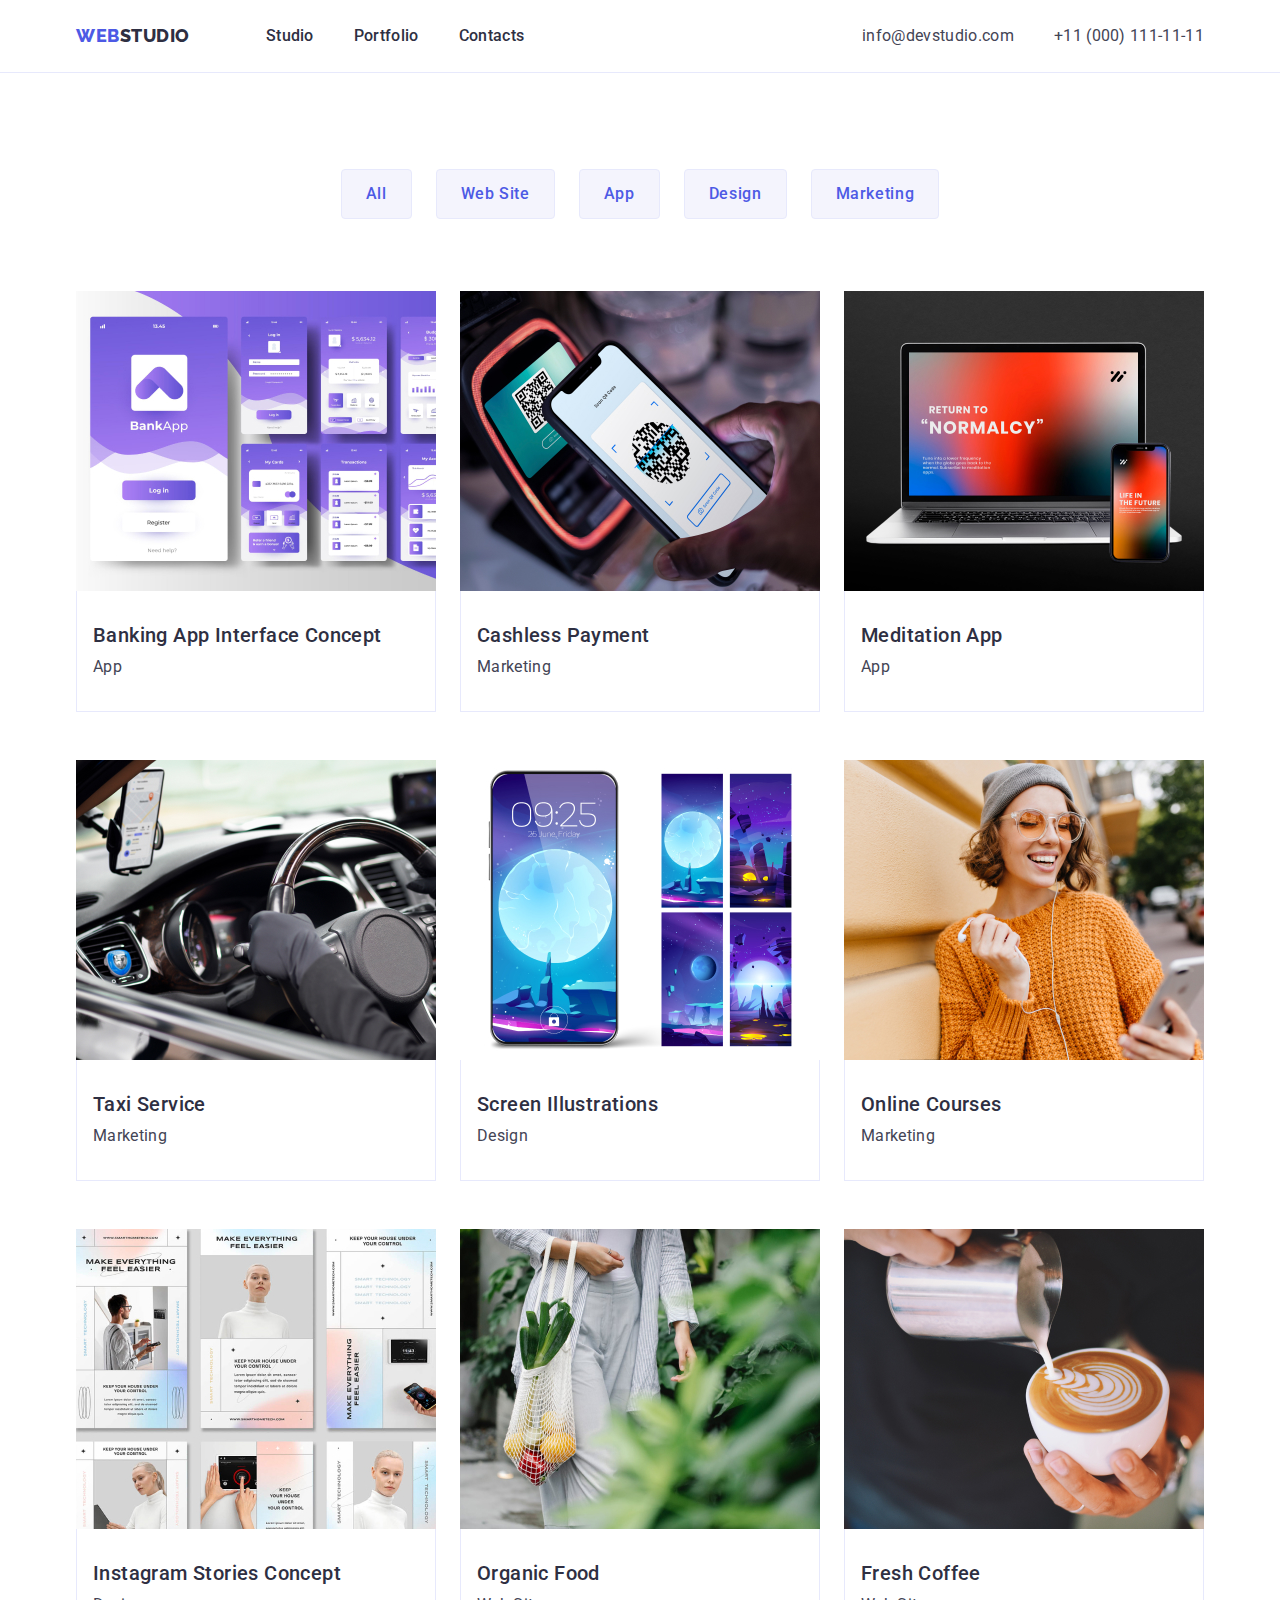
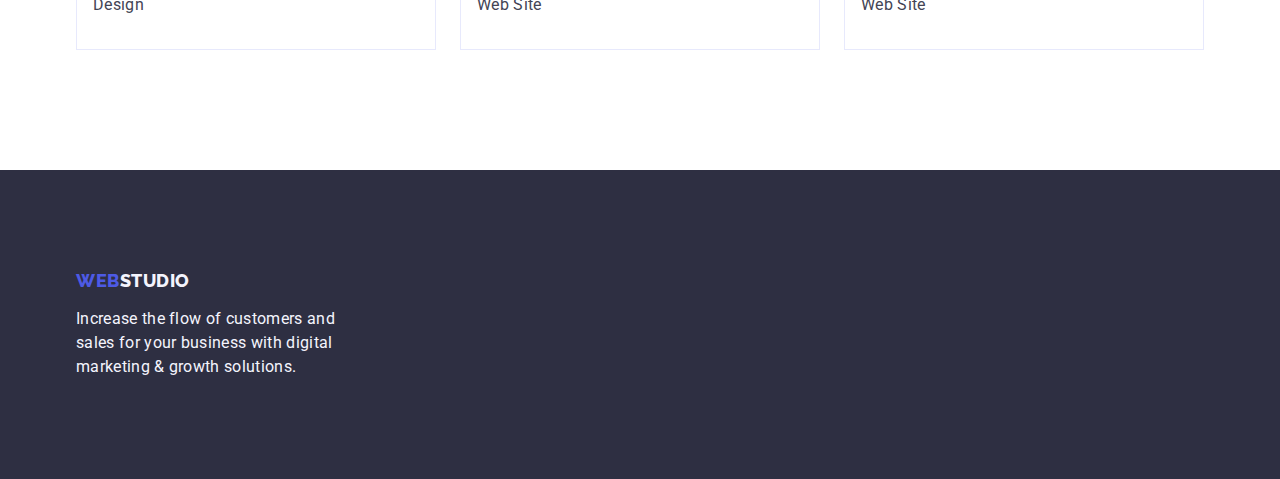
==== portfolio.html @ 8e101b20 "Initial commit" ====
<!DOCTYPE html>
<html lang="en">
<head>
    <meta charset="UTF-8">
    <meta http-equiv="X-UA-Compatible" content="IE=edge">
    <meta name="viewport" content="width=device-width, initial-scale=1.0">
    <title>Portfolio</title>
    <link rel="preconnect" href="https://fonts.googleapis.com">
    <link rel="preconnect" href="https://fonts.gstatic.com" crossorigin>
    <link href="https://fonts.googleapis.com/css2?family=Raleway:wght@800&family=Roboto:wght@400;500;700;900&display=swap" rel="stylesheet">

    <link rel="stylesheet" href="https://cdnjs.cloudflare.com/ajax/libs/modern-normalize/1.1.0/modern-normalize.min.css">

    <link rel="stylesheet" href="./css/styles.css">
</head>
<body>

    <!-- Page Header -->
    
    <header class="header">

        <div class="header-container container">
            <nav class="site-nav">
                <a href="./index.html" rel="noreferrer noopener" class="header-logo link">Web<span class="logo-studio">Studio</span></a>
                <ul class="site-nav-list list">
                    <li class="site-nav-item"><a href="./index.html" rel="noreferrer noopener" class="site-nav-link link">Studio</a></li>
                    <li class="site-nav-item"><a href="./portfolio.html" rel="noreferrer noopener" class="site-nav-link link">Portfolio</a></li>
                    <li class="site-nav-item"><a href="" rel="noreferrer noopener" class="site-nav-link link">Contacts</a></li>
                </ul>
            </nav>
            <address class="site-address">
                <ul class="site-address-list list">
                    <li class="site-address-item"><a href="mailto:info@devstudio.com" rel="noreferrer noopener" class="site-address-link link">info@devstudio.com</a></li>
                    <li class="site-address-item"><a href="tel:+110001111111" rel="noreferrer noopener" class="site-address-link link">+11 (000) 111-11-11</a></li>
                </ul>
            </address>
        </div>
    </header>

    <!-- Page Main -->

    <main>

        <section class="portfolio">
            <div class="container">
                <h1 class="visually-hidden">Portfolio</h1>
                <ul class="portfolio-nav list">
                    <li class="portfolio-nav-item"><button type="button" class="portfolio-button">All</button></li>
                    <li class="portfolio-nav-item"><button type="button" class="portfolio-button">Web Site</button></li>
                    <li class="portfolio-nav-item"><button type="button" class="portfolio-button">App</button></li>
                    <li class="portfolio-nav-item"><button type="button" class="portfolio-button">Design</button></li>
                    <li class="portfolio-nav-item"><button type="button" class="portfolio-button">Marketing</button></li>
                </ul>

                <ul class="portfolio-content list">
                    <li class="portfolio-content-item">
                        <a href="#" rel="noreferrer noopener" class="portfolio-link link">
                            <img src="./images/port1.jpg" alt="img" width="360" class="portfolio-image">
                            <div class="portfolio-card-content">
                                <h2 class="portfolio-title">Banking App Interface Concept</h2>
                                <p class="text">App</p>
                            </div>
                        </a>
                    </li>
                    <li class="portfolio-content-item">
                        <a href="#" rel="noreferrer noopener" class="portfolio-link link">
                            <img src="./images/port2.jpg" alt="img" width="360" class="portfolio-image">
                            <div class="portfolio-card-content">
                                <h2 class="portfolio-title">Cashless Payment</h2>
                                <p class="text">Marketing</p>
                            </div>
                        </a>
                    </li>
                    <li class="portfolio-content-item">
                        <a href="#" rel="noreferrer noopener" class="portfolio-link link">
                            <img src="./images/port3.jpg" alt="img" width="360" class="portfolio-image">
                            <div class="portfolio-card-content">
                                <h2 class="portfolio-title">Meditation App</h2>
                                <p class="text">App</p>
                            </div>
                        </a>
                    </li>
                    <li class="portfolio-content-item">
                        <a href="#" rel="noreferrer noopener" class="portfolio-link link">
                            <img src="./images/port4.jpg" alt="img" width="360" class="portfolio-image">
                            <div class="portfolio-card-content">
                                <h2 class="portfolio-title">Taxi Service</h2>
                                <p class="text">Marketing</p>
                            </div>
                        </a>
                    </li>
                    <li class="portfolio-content-item">
                        <a href="#" rel="noreferrer noopener" class="portfolio-link link">
                            <img src="./images/port5.jpg" alt="img" width="360" class="portfolio-image">
                            <div class="portfolio-card-content">
                                <h2 class="portfolio-title">Screen Illustrations</h2>
                                <p class="text">Design</p>
                            </div>
                        </a>
                    </li>
                    <li class="portfolio-content-item">
                        <a href="#" rel="noreferrer noopener" class="portfolio-link link">
                            <img src="./images/port6.jpg" alt="img" width="360" class="portfolio-image">
                            <div class="portfolio-card-content">
                                <h2 class="portfolio-title">Online Courses</h2>
                                <p class="text">Marketing</p>
                            </div>
                        </a>
                    </li>
                    <li class="portfolio-content-item">
                        <a href="#" rel="noreferrer noopener" class="portfolio-link link">
                            <img src="./images/port7.jpg" alt="img" width="360" class="portfolio-image">
                            <div class="portfolio-card-content">
                                <h2 class="portfolio-title">Instagram Stories Concept</h2>
                                <p class="text">Design</p>
                            </div>
                        </a>
                    </li>
                    <li class="portfolio-content-item">
                        <a href="#" rel="noreferrer noopener" class="portfolio-link link">
                            <img src="./images/port8.jpg" alt="img" width="360" class="portfolio-image">
                            <div class="portfolio-card-content">
                                <h2 class="portfolio-title">Organic Food</h2>
                                <p class="text">Web Site</p>
                            </div>
                        </a>
                    </li>
                    <li class="portfolio-content-item">
                        <a href="#" rel="noreferrer noopener" class="portfolio-link link">
                            <img src="./images/port9.jpg" alt="img" width="360" class="portfolio-image">
                            <div class="portfolio-card-content">
                                <h2 class="portfolio-title">Fresh Coffee</h2>
                                <p class="text">Web Site</p>
                            </div>
                        </a>
                    </li>
                </ul>
            </div>
        </section>

    </main>

    <!-- Page Footer -->

    <footer class="footer">
        <div class="container">
            <a href="./index.html" rel="noreferrer noopener" class="footer-logo link">Web<span class="footer-studio">Studio</span></a>
            <p class="footer-text text">
                Increase the flow of customers and sales 
                for your business with digital marketing & growth solutions.
            </p>
        </div>
    </footer>
    
</body>
</html>
---- css/styles.css ----
:root {
    --primary-text-color:  #434455;
    --title-text-color: #2E2F42;
    --accent-color:  #404BBF;
    --primary-white-color: #FFFFFF;
    --iris-color: #4D5AE5;
    --cloud-color: #F4F4FD;
}

body {
    background-color: var(--primary-white-color);
    color: var(--primary-text-color);

    font-family: Roboto, sans-serif;
    font-size: 16px;
}

h3, h2, h1, p, ul {
    margin: 0;
    padding: 0;
}

.visually-hidden {
    position: absolute;
    white-space: nowrap;
    width: 1px;
    height: 1px;
    overflow: hidden;
    border: 0;
    padding: 0;
    clip: rect(0 0 0 0);
    clip-path: inset(50%);
    margin: -1px;
}


.container {
    width: 1158px;
    padding-left: 15px;
    padding-right: 15px;
    margin-left: auto;
    margin-right: auto;
}

.list {
    list-style: none;
}

.link {
    text-decoration: none;
    color: currentColor;
}

.text {
    line-height: 1.5;
    letter-spacing: 0.02em;
    /* color: var(--primary-text-color); */
}

img {
    display: block;
    max-width: 100%;
    height: auto;
}

.header-logo, .footer-logo {
    font-family: 'Raleway', sans-serif;
    font-weight: 800;
    font-size: 18px;
    line-height: 1.17;
    letter-spacing: 0.03em;
    text-transform: uppercase;
    color: var(--iris-color);

    /* margin-left: 156px; */
}


.logo-studio {
    color: var(--title-text-color);
}

.site-nav-link {
    font-weight: 500;
    color: var(--title-text-color);
    text-decoration: none;
    line-height: 1.5;
    letter-spacing: 0.02em;
}

.header {
    border-bottom: 1px solid #E7E9FC;
}

.header-container {
    display: flex;
}

.site-nav {
    display: flex;
    align-items: center;
}

.site-nav-list, .site-address-list {
    display: flex;
}

.site-nav-list {
    margin-left: 76px;
}


.site-nav-link, .site-address-link {
    display: block;
    padding-top: 24px;
    padding-bottom: 24px;
}

.site-nav-item:not(:last-child), .site-address-item:not(:last-child) {
    margin-right: 40px;
}

.site-nav-link:hover,
.site-nav-link:focus {
    color: var(--accent-color);
}

.site-address {
    font-style: normal;

    margin-left: auto;
}

.site-address-link {
    color: var(--primary-text-color);
    text-decoration: none;
    line-height: 1.5;
    letter-spacing: 0.02em;
}

.site-address-link:hover,
.site-address-link:focus {
    color: var(--accent-color);
}


.hero {
    background-color: var(--title-text-color);
    text-align: center;

    padding-bottom: 188px;
    padding-top: 188px;
}

.hero-head {
    font-weight: 700;
    font-size: 56px;
    line-height: 1.07;
    color: var(--primary-white-color);
    letter-spacing: 0.02em;

    margin: 0 auto 48px;
    width: 496px;
}

.hero-button {
    background-color: var(--iris-color);
    box-shadow: 0px 4px 4px rgba(0, 0, 0, 0.15);
    font-weight: 500;
    font-size: 16px;
    line-height: 1.5;
    letter-spacing: 0.04em;
    color: var(--primary-white-color);
    cursor: pointer;
    font-family: inherit;

    padding: 16px 32px;
    border-radius: 4px;
    border: transparent;
}

.hero-button:hover, .portfolio-button:hover,
.hero-button:focus, .portfolio-button:focus {
    background-color: var(--accent-color);
    color: var(--primary-white-color);
    border-color: transparent;
}

.features-title, .team-title, .portfolio-title {
    font-weight: 500;
    font-size: 20px;
    line-height: 1.2;
    letter-spacing: 0.02em;
    color: var(--title-text-color);

    margin-top: 0;
    margin-bottom: 8px;
}

.features-list, .about-list, .team-list {
    display: flex;
}

.features-item, .team-item {
    width: calc((100% - 3 * 24px) / 4);
}

.about-item {
    width: calc((100% - 2 * 24px) / 3);
}

.features-item:not(:last-child),
.team-item:not(:last-child),
.about-item:not(:last-child) {
    margin-right: 24px;
}

/* .features-item:nth-child(4n),
.team-item:nth-child(4n) {
    margin-right: 0;
}

.about-item:nth-child(3n) {
    margin-right: 0;
} */

.section {
    padding-top: 120px;
    padding-bottom: 120px;
}

.features {
    padding-bottom: 0;
}

.team {
    background-color: var(--cloud-color);
    text-align: center;
}

.about-head, .team-head {
    font-weight: 700;
    font-size: 36px;
    line-height: 1.11;
    letter-spacing: 0.02em;
    text-transform: capitalize;
    text-align: center;
    color: var(--title-text-color);

    margin-top: 0;
    margin-bottom: 72px;
}

.team-image {
    margin-bottom: 32px;
}

.team-item {
    background-color: var(--primary-white-color);
    border-radius: 0px 0px 4px 4px;
    box-shadow: 0px 1px 6px rgba(46, 47, 66, 0.08), 
    0px 1px 1px rgba(46, 47, 66, 0.16), 
    0px 2px 1px rgba(46, 47, 66, 0.08);

    padding-bottom: 32px;
}


.footer {
    background-color: var(--title-text-color);

    padding-top: 100px;
    padding-bottom: 100px;
}

.footer-text, .footer-studio {
    color: var(--cloud-color)
}

.footer-logo {
    display: block;
    margin-bottom: 16px;
}

.footer-text {
    width: 264px;
}


.portfolio-button {
    background-color: var(--cloud-color);
    font-weight: 500;
    font-size: 16px;
    line-height: 1.5;
    letter-spacing: 0.04em;
    color: var(--iris-color);
    cursor: pointer;
    font-family: inherit;

    padding: 12px 24px;
    border-radius: 4px;
    border: 1px solid #E7E9FC;
}


.portfolio-link {
    text-decoration: none;
}

.portfolio {
    padding-top: 96px;
    padding-bottom: 120px;
}

.portfolio-nav, .portfolio-content {
    display: flex;
}

.portfolio-nav {
    margin-bottom: 72px;
    justify-content: center;
}

.portfolio-nav-item:not(:last-child) {
    margin-right: 24px;
}

.portfolio-content {
    flex-wrap: wrap;
}

.portfolio-content-item {
    width: calc((100% - 2 * 24px) / 3);
    margin-right: 24px;
    margin-bottom: 48px;
}

.portfolio-content-item:nth-child(3n) {
    margin-right: 0;
}

.portfolio-content-item:nth-last-child(-n + 3) {
    margin-bottom: 0;
}

.portfolio-link {
    display: block;
}

.portfolio-card-content {
    padding: 32px 16px;
    border-left: 1px solid #E7E9FC;
    border-bottom: 1px solid #E7E9FC;
    border-right: 1px solid #E7E9FC;
}
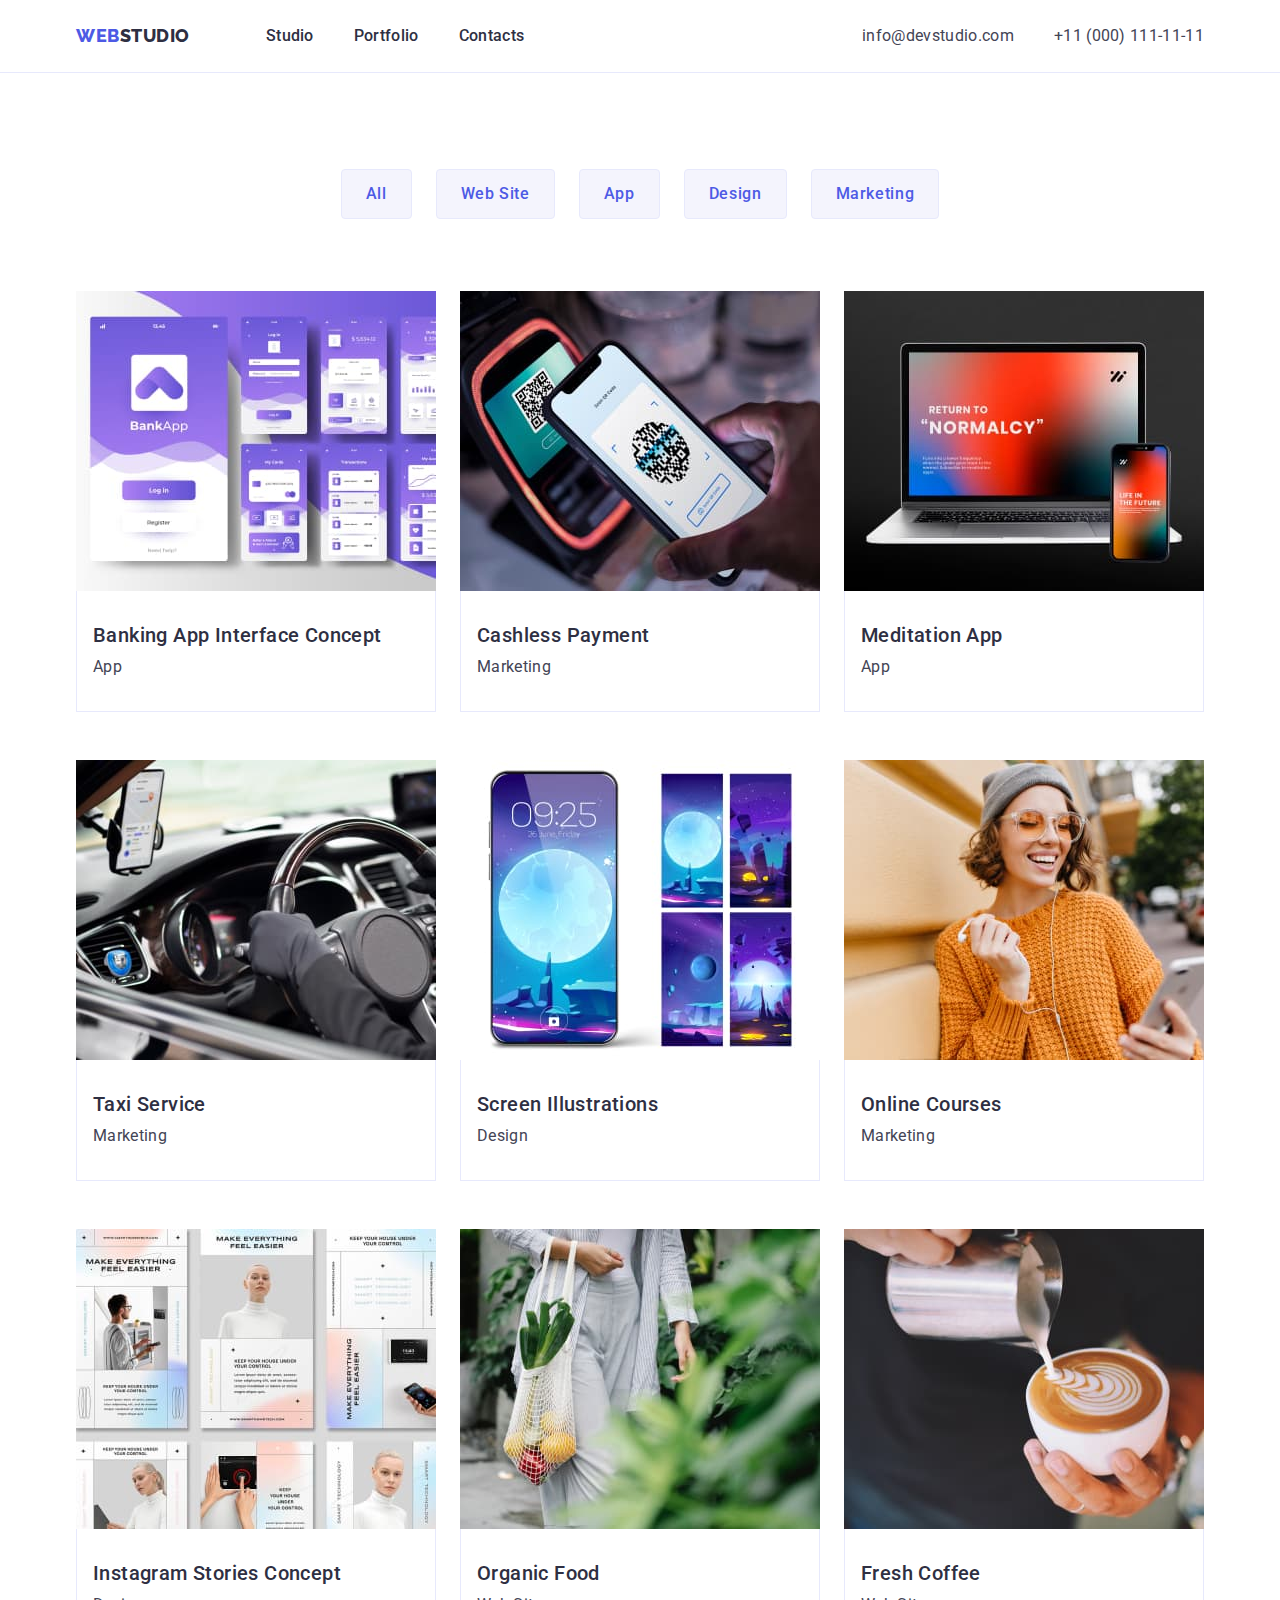
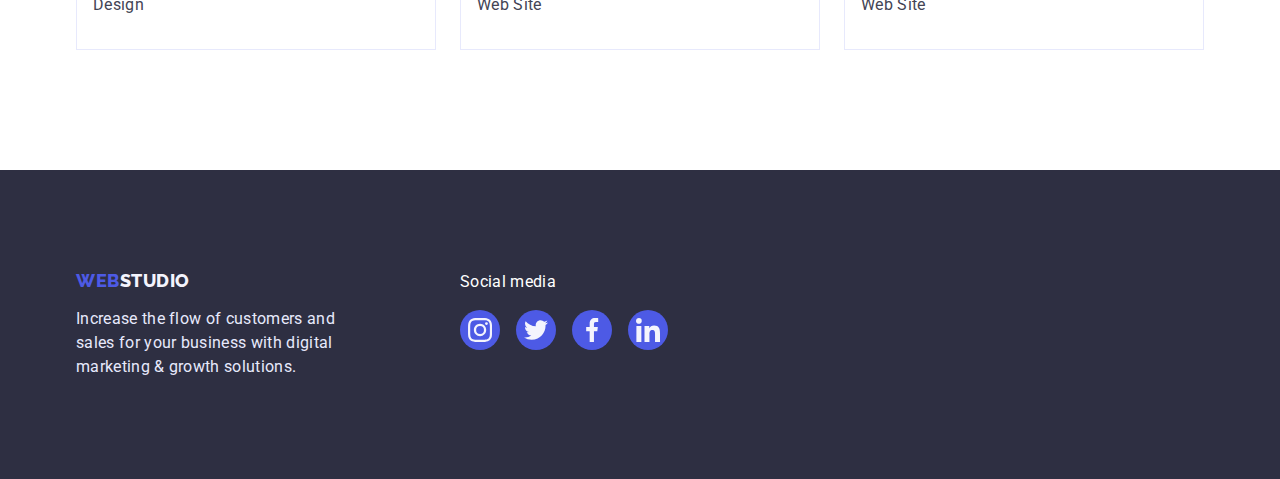
==== commit 10e51402: "homework-4" ====
--- a/portfolio.html
+++ b/portfolio.html
@@ -55,7 +55,7 @@
                 <ul class="portfolio-content list">
                     <li class="portfolio-content-item">
                         <a href="#" rel="noreferrer noopener" class="portfolio-link link">
-                            <img src="./images/port1.jpg" alt="img" width="360" class="portfolio-image">
+                            <img src="./images/portfolio/port1.jpg" alt="img" width="360" class="portfolio-image">
                             <div class="portfolio-card-content">
                                 <h2 class="portfolio-title">Banking App Interface Concept</h2>
                                 <p class="text">App</p>
@@ -64,7 +64,7 @@
                     </li>
                     <li class="portfolio-content-item">
                         <a href="#" rel="noreferrer noopener" class="portfolio-link link">
-                            <img src="./images/port2.jpg" alt="img" width="360" class="portfolio-image">
+                            <img src="./images/portfolio/port2.jpg" alt="img" width="360" class="portfolio-image">
                             <div class="portfolio-card-content">
                                 <h2 class="portfolio-title">Cashless Payment</h2>
                                 <p class="text">Marketing</p>
@@ -73,7 +73,7 @@
                     </li>
                     <li class="portfolio-content-item">
                         <a href="#" rel="noreferrer noopener" class="portfolio-link link">
-                            <img src="./images/port3.jpg" alt="img" width="360" class="portfolio-image">
+                            <img src="./images/portfolio/port3.jpg" alt="img" width="360" class="portfolio-image">
                             <div class="portfolio-card-content">
                                 <h2 class="portfolio-title">Meditation App</h2>
                                 <p class="text">App</p>
@@ -82,7 +82,7 @@
                     </li>
                     <li class="portfolio-content-item">
                         <a href="#" rel="noreferrer noopener" class="portfolio-link link">
-                            <img src="./images/port4.jpg" alt="img" width="360" class="portfolio-image">
+                            <img src="./images/portfolio/port4.jpg" alt="img" width="360" class="portfolio-image">
                             <div class="portfolio-card-content">
                                 <h2 class="portfolio-title">Taxi Service</h2>
                                 <p class="text">Marketing</p>
@@ -91,7 +91,7 @@
                     </li>
                     <li class="portfolio-content-item">
                         <a href="#" rel="noreferrer noopener" class="portfolio-link link">
-                            <img src="./images/port5.jpg" alt="img" width="360" class="portfolio-image">
+                            <img src="./images/portfolio/port5.jpg" alt="img" width="360" class="portfolio-image">
                             <div class="portfolio-card-content">
                                 <h2 class="portfolio-title">Screen Illustrations</h2>
                                 <p class="text">Design</p>
@@ -100,7 +100,7 @@
                     </li>
                     <li class="portfolio-content-item">
                         <a href="#" rel="noreferrer noopener" class="portfolio-link link">
-                            <img src="./images/port6.jpg" alt="img" width="360" class="portfolio-image">
+                            <img src="./images/portfolio/port6.jpg" alt="img" width="360" class="portfolio-image">
                             <div class="portfolio-card-content">
                                 <h2 class="portfolio-title">Online Courses</h2>
                                 <p class="text">Marketing</p>
@@ -109,7 +109,7 @@
                     </li>
                     <li class="portfolio-content-item">
                         <a href="#" rel="noreferrer noopener" class="portfolio-link link">
-                            <img src="./images/port7.jpg" alt="img" width="360" class="portfolio-image">
+                            <img src="./images/portfolio/port7.jpg" alt="img" width="360" class="portfolio-image">
                             <div class="portfolio-card-content">
                                 <h2 class="portfolio-title">Instagram Stories Concept</h2>
                                 <p class="text">Design</p>
@@ -118,7 +118,7 @@
                     </li>
                     <li class="portfolio-content-item">
                         <a href="#" rel="noreferrer noopener" class="portfolio-link link">
-                            <img src="./images/port8.jpg" alt="img" width="360" class="portfolio-image">
+                            <img src="./images/portfolio/port8.jpg" alt="img" width="360" class="portfolio-image">
                             <div class="portfolio-card-content">
                                 <h2 class="portfolio-title">Organic Food</h2>
                                 <p class="text">Web Site</p>
@@ -127,7 +127,7 @@
                     </li>
                     <li class="portfolio-content-item">
                         <a href="#" rel="noreferrer noopener" class="portfolio-link link">
-                            <img src="./images/port9.jpg" alt="img" width="360" class="portfolio-image">
+                            <img src="./images/portfolio/port9.jpg" alt="img" width="360" class="portfolio-image">
                             <div class="portfolio-card-content">
                                 <h2 class="portfolio-title">Fresh Coffee</h2>
                                 <p class="text">Web Site</p>
@@ -143,12 +143,47 @@
     <!-- Page Footer -->
 
     <footer class="footer">
-        <div class="container">
-            <a href="./index.html" rel="noreferrer noopener" class="footer-logo link">Web<span class="footer-studio">Studio</span></a>
-            <p class="footer-text text">
-                Increase the flow of customers and sales 
-                for your business with digital marketing & growth solutions.
-            </p>
+        <div class="footer-container  container">
+            <div class="footer-content">
+                <a href="./index.html" rel="noreferrer noopener" class="footer-logo link">Web<span class="footer-studio">Studio</span></a>
+                <p class="footer-text text">
+                    Increase the flow of customers and sales 
+                    for your business with digital marketing & growth solutions.
+                </p>
+            </div>
+            <div class="footer-social">
+                <p class="footer-social-text text">Social media</p>
+                <ul class="footer-social-list list">
+                    <li class="footer-social-item">
+                        <a href="#" class="footer-social-link link">
+                            <svg class="footer-social-icon" width="24" height="24">
+                                <use href="./images/symbol-defs.svg#instagram"></use>
+                            </svg>
+                        </a>
+                    </li>
+                    <li class="footer-social-item">
+                        <a href="#" class="footer-social-link link">
+                            <svg class="footer-social-icon" width="24" height="24">
+                                <use href="./images/symbol-defs.svg#twitter"></use>
+                            </svg>
+                        </a>
+                    </li>
+                    <li class="footer-social-item">
+                        <a href="#" class="footer-social-link link">
+                            <svg class="footer-social-icon" width="24" height="24">
+                                <use href="./images/symbol-defs.svg#facebook"></use>
+                            </svg>
+                        </a>
+                    </li>
+                    <li class="footer-social-item">
+                        <a href="#" class="footer-social-link link">
+                            <svg class="footer-social-icon" width="24" height="24">
+                                <use href="./images/symbol-defs.svg#linkedin"></use>
+                            </svg>
+                        </a>
+                    </li>
+                </ul>
+            </div>
         </div>
     </footer>
     
--- a/css/styles.css
+++ b/css/styles.css
@@ -5,6 +5,9 @@
     --primary-white-color: #FFFFFF;
     --iris-color: #4D5AE5;
     --cloud-color: #F4F4FD;
+    --green: #31d0aa;
+    --light-slate: #8E8F99;
+    --cornflower: #E7E9FC;
 }
 
 body {
@@ -147,9 +150,24 @@
 .hero {
     background-color: var(--title-text-color);
     text-align: center;
-
+}
+
+.hero-container {
+    max-width: 1440px;
+    height: 600px;
+    margin-left: auto;
+    margin-right: auto;
     padding-bottom: 188px;
     padding-top: 188px;
+    background-image: linear-gradient(
+        to right,
+        rgba(46, 47, 66, 0.7),
+        rgba(46, 47, 66, 0.7)
+    ), 
+    url(../images/background/people-office.jpg);
+    /* background-repeat: no-repeat;
+    background-position: center;
+    background-size: contain; */
 }
 
 .hero-head {
@@ -201,8 +219,15 @@
     display: flex;
 }
 
-.features-item, .team-item {
+.features-item, .team-item, .social-list-item {
     width: calc((100% - 3 * 24px) / 4);
+}
+
+.features-icon-block {
+    background-color: var(--cloud-color);
+    border-radius: 4px;
+    padding: 24px 100px;
+    margin-bottom: 8px;
 }
 
 .about-item {
@@ -238,7 +263,7 @@
     text-align: center;
 }
 
-.about-head, .team-head {
+.about-head, .team-head, .customers-head {
     font-weight: 700;
     font-size: 36px;
     line-height: 1.11;
@@ -265,6 +290,73 @@
     padding-bottom: 32px;
 }
 
+.team-item-content-wrapper {
+    padding: 0 16px;
+    text-align: center;
+}
+
+.social-list {
+    display: flex;
+    justify-content: center;
+}
+
+.team-text {
+    margin-bottom: 8px;
+}
+
+.social-list-link {
+    display: flex;
+    width: 40px;
+    height: 40px;
+    border-radius: 50%;
+    background-color: var(--iris-color);
+    justify-content: center;
+    align-items: center;
+}
+
+.social-list-item:not(:last-child) {
+    margin-right: 24px;
+}
+
+.social-list-link:hover,
+.social-list-link:focus {
+    background-color: var(--accent-color);
+}
+
+.social-list-icon {
+    fill: var(--cloud-color);
+}
+
+.customers {
+    color: var(--light-slate);
+    
+    padding-top: 130px;
+}
+
+.customers-list {
+    display: flex;
+}
+
+.customers-list-item {
+    width: calc((100% - 5 * 24px) / 5);
+    border: 1px solid var(--light-slate);
+    border-radius: 4px;
+    padding: 16px 32px;
+}
+
+.customers-list-item:not(:last-child) {
+    margin-right: 24px;
+}
+
+.customers-icon {
+    fill: currentColor;
+}
+
+.customers-list-item:hover,
+.customers-list-item:focus {
+    border-color: var(--accent-color);
+    color: var(--accent-color);
+}
 
 .footer {
     background-color: var(--title-text-color);
@@ -273,8 +365,16 @@
     padding-bottom: 100px;
 }
 
-.footer-text, .footer-studio {
+.footer-studio {
     color: var(--cloud-color)
+}
+
+.footer-text {
+    color: var(--cornflower);
+}
+
+.footer-social-text {
+    color: var(--primary-white-color);
 }
 
 .footer-logo {
@@ -286,6 +386,44 @@
     width: 264px;
 }
 
+.footer-container {
+    display: flex;
+}
+
+.footer-content {
+    margin-right: 120px;
+}
+
+.footer-social-text {
+    margin-bottom: 16px;
+}
+
+.footer-social-list {
+    display: flex;
+}
+
+.footer-social-link {
+    display: flex;
+    width: 40px;
+    height: 40px;
+    border-radius: 50%;
+    background-color: var(--iris-color);
+    justify-content: center;
+    align-items: center;
+}
+
+.footer-social-item:not(:last-child) {
+    margin-right: 16px;
+}
+
+.footer-social-icon {
+    fill: var(--cloud-color);
+}
+
+.footer-social-link:hover,
+.footer-social-link:focus {
+    background-color: var(--green);
+}
 
 .portfolio-button {
     background-color: var(--cloud-color);
@@ -302,6 +440,12 @@
     border: 1px solid #E7E9FC;
 }
 
+.portfolio-button:hover,
+.portfolio-button:focus {
+    box-shadow: 0px 3px 1px rgba(0, 0, 0, 0.1), 
+    0px 2px 1px rgba(0, 0, 0, 0.08), 
+    0px 2px 2px rgba(0, 0, 0, 0.12);
+}
 
 .portfolio-link {
     text-decoration: none;
@@ -333,6 +477,12 @@
     width: calc((100% - 2 * 24px) / 3);
     margin-right: 24px;
     margin-bottom: 48px;
+}
+
+.portfolio-content-item:hover {
+    box-shadow: 0px 1px 6px rgba(46, 47, 66, 0.08), 
+    0px 1px 1px rgba(46, 47, 66, 0.16), 
+    0px 2px 1px rgba(46, 47, 66, 0.08);
 }
 
 .portfolio-content-item:nth-child(3n) {
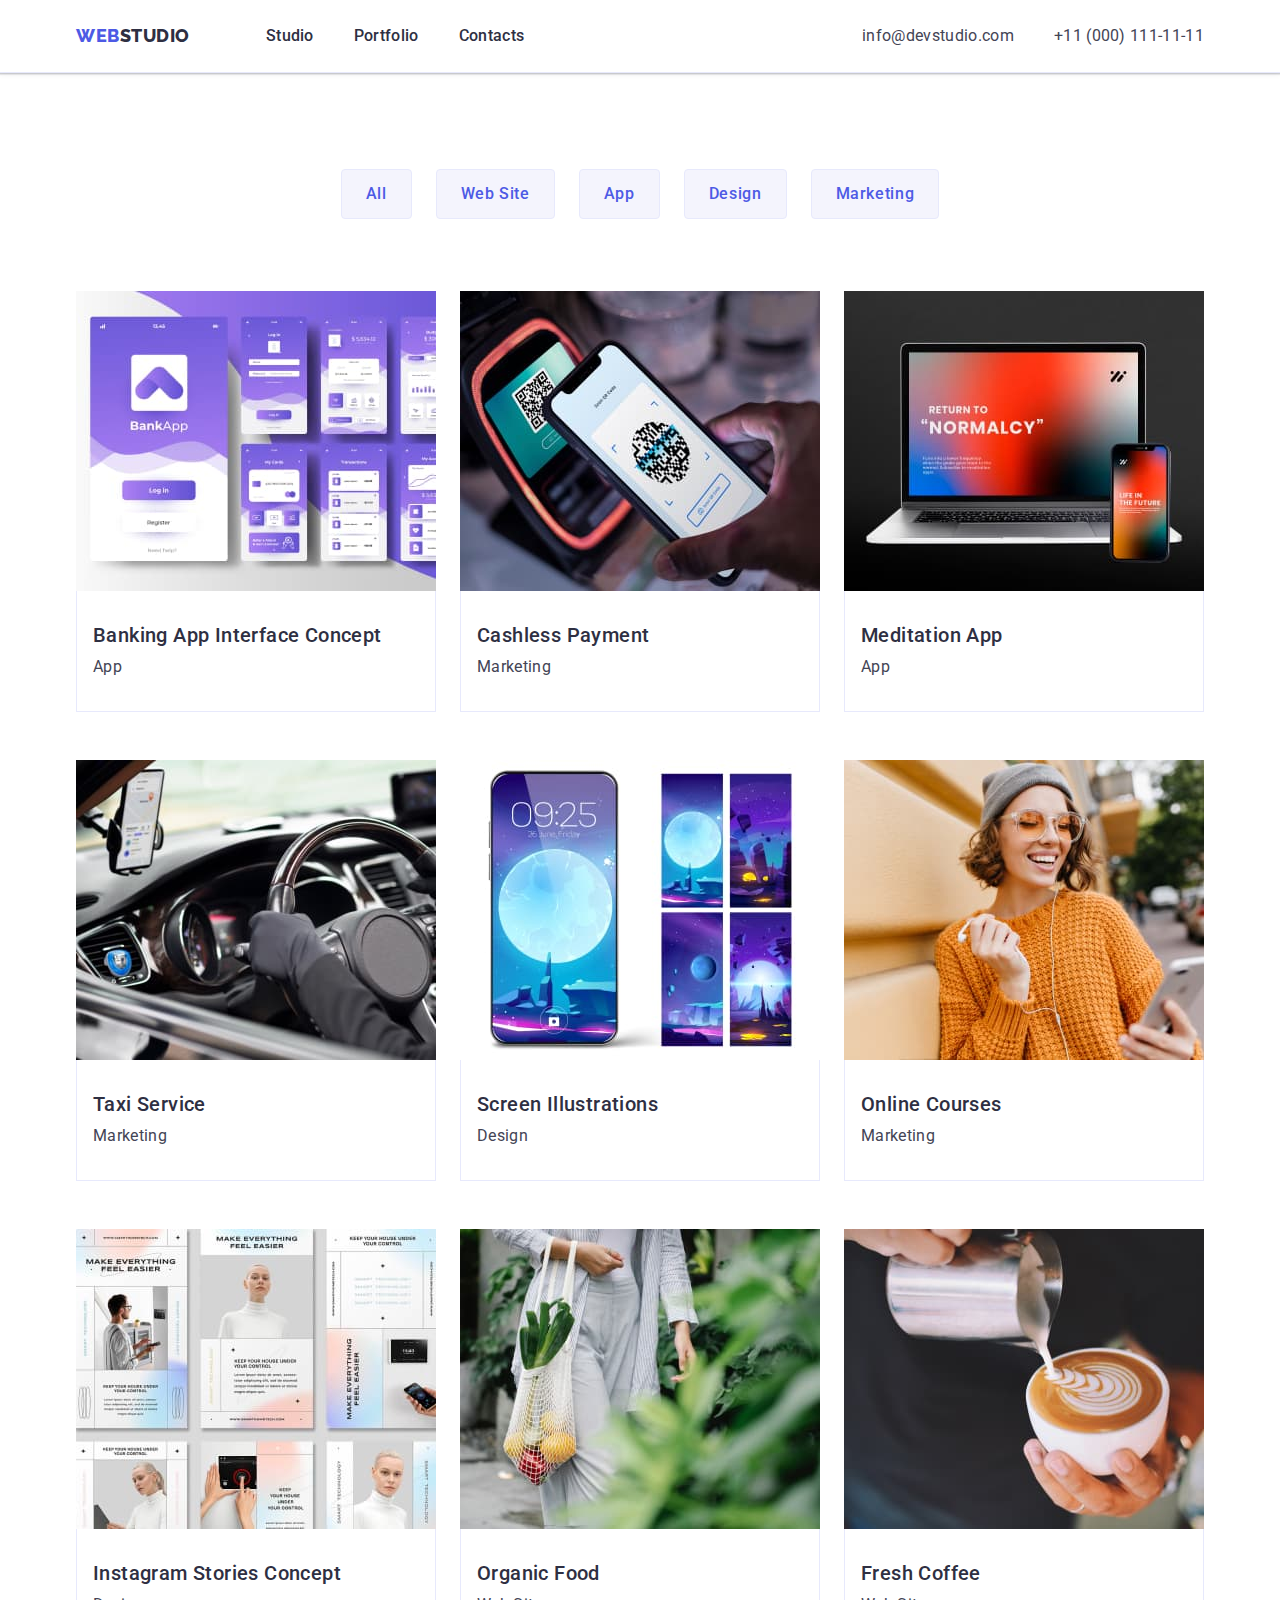
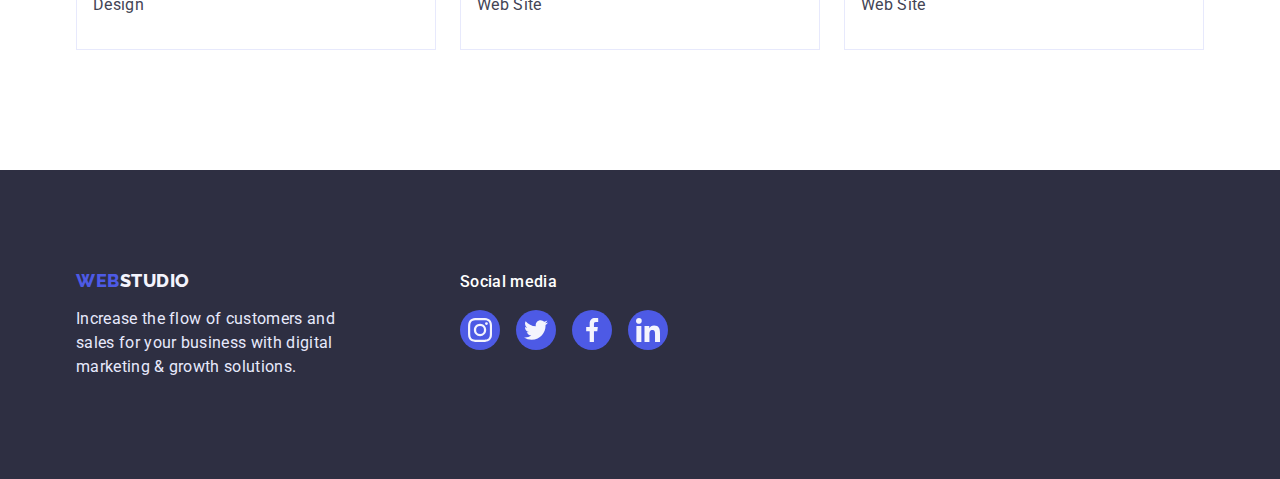
==== commit 96074a66: "fixed" ====
--- a/portfolio.html
+++ b/portfolio.html
@@ -157,28 +157,28 @@
                     <li class="footer-social-item">
                         <a href="#" class="footer-social-link link">
                             <svg class="footer-social-icon" width="24" height="24">
-                                <use href="./images/symbol-defs.svg#instagram"></use>
+                                <use href="./images/icon.svg#instagram"></use>
                             </svg>
                         </a>
                     </li>
                     <li class="footer-social-item">
                         <a href="#" class="footer-social-link link">
                             <svg class="footer-social-icon" width="24" height="24">
-                                <use href="./images/symbol-defs.svg#twitter"></use>
+                                <use href="./images/icon.svg#twitter"></use>
                             </svg>
                         </a>
                     </li>
                     <li class="footer-social-item">
                         <a href="#" class="footer-social-link link">
                             <svg class="footer-social-icon" width="24" height="24">
-                                <use href="./images/symbol-defs.svg#facebook"></use>
+                                <use href="./images/icon.svg#facebook"></use>
                             </svg>
                         </a>
                     </li>
                     <li class="footer-social-item">
                         <a href="#" class="footer-social-link link">
                             <svg class="footer-social-icon" width="24" height="24">
-                                <use href="./images/symbol-defs.svg#linkedin"></use>
+                                <use href="./images/icon.svg#linkedin"></use>
                             </svg>
                         </a>
                     </li>
--- a/css/styles.css
+++ b/css/styles.css
@@ -8,6 +8,7 @@
     --green: #31d0aa;
     --light-slate: #8E8F99;
     --cornflower: #E7E9FC;
+    --icon: #AFB1B8;
 }
 
 body {
@@ -92,7 +93,10 @@
 }
 
 .header {
-    border-bottom: 1px solid #E7E9FC;
+    border-bottom: 1px solid var(--cornflower);
+    box-shadow: 0px 2px 1px rgba(46, 47, 66, 0.08), 
+    0px 1px 1px rgba(46, 47, 66, 0.16), 
+    0px 1px 6px rgba(46, 47, 66, 0.08);
 }
 
 .header-container {
@@ -150,9 +154,7 @@
 .hero {
     background-color: var(--title-text-color);
     text-align: center;
-}
-
-.hero-container {
+
     max-width: 1440px;
     height: 600px;
     margin-left: auto;
@@ -160,14 +162,13 @@
     padding-bottom: 188px;
     padding-top: 188px;
     background-image: linear-gradient(
-        to right,
         rgba(46, 47, 66, 0.7),
         rgba(46, 47, 66, 0.7)
     ), 
     url(../images/background/people-office.jpg);
-    /* background-repeat: no-repeat;
+    background-repeat: no-repeat;
+    background-size: cover;
     background-position: center;
-    background-size: contain; */
 }
 
 .hero-head {
@@ -226,7 +227,10 @@
 .features-icon-block {
     background-color: var(--cloud-color);
     border-radius: 4px;
-    padding: 24px 100px;
+    display: flex;
+    align-items: center;
+    justify-content: center;
+    height: 112px;
     margin-bottom: 8px;
 }
 
@@ -276,9 +280,9 @@
     margin-bottom: 72px;
 }
 
-.team-image {
+/* .team-image {
     margin-bottom: 32px;
-}
+} */
 
 .team-item {
     background-color: var(--primary-white-color);
@@ -286,18 +290,17 @@
     box-shadow: 0px 1px 6px rgba(46, 47, 66, 0.08), 
     0px 1px 1px rgba(46, 47, 66, 0.16), 
     0px 2px 1px rgba(46, 47, 66, 0.08);
-
-    padding-bottom: 32px;
 }
 
 .team-item-content-wrapper {
-    padding: 0 16px;
+    padding: 32px 0;
     text-align: center;
 }
 
 .social-list {
     display: flex;
     justify-content: center;
+    gap: 24px;
 }
 
 .team-text {
@@ -314,9 +317,9 @@
     align-items: center;
 }
 
-.social-list-item:not(:last-child) {
+/* .social-list-item:not(:last-child) {
     margin-right: 24px;
-}
+} */
 
 .social-list-link:hover,
 .social-list-link:focus {
@@ -327,33 +330,38 @@
     fill: var(--cloud-color);
 }
 
-.customers {
-    color: var(--light-slate);
-    
-    padding-top: 130px;
+.customers-head {
+    line-height: 1.1;
 }
 
 .customers-list {
     display: flex;
+    gap: 24px;
 }
 
 .customers-list-item {
-    width: calc((100% - 5 * 24px) / 5);
+    width: calc((100% - 5 * 24px) / 6);
+    height: 88px;
+}
+
+.customers-list-link {
+    color: var(--icon);
+
+    display: flex;
+    width: 100%;
+    height: 100%;
     border: 1px solid var(--light-slate);
     border-radius: 4px;
-    padding: 16px 32px;
-}
-
-.customers-list-item:not(:last-child) {
-    margin-right: 24px;
+    justify-content: center;
+    align-items: center;
 }
 
 .customers-icon {
     fill: currentColor;
 }
 
-.customers-list-item:hover,
-.customers-list-item:focus {
+.customers-list-link:hover,
+.customers-list-link:focus {
     border-color: var(--accent-color);
     color: var(--accent-color);
 }
@@ -388,18 +396,19 @@
 
 .footer-container {
     display: flex;
-}
-
-.footer-content {
-    margin-right: 120px;
+    gap: 120px;
+    align-items: baseline;
 }
 
 .footer-social-text {
+    font-weight: 500;
+
     margin-bottom: 16px;
 }
 
 .footer-social-list {
     display: flex;
+    gap: 16px;
 }
 
 .footer-social-link {
@@ -410,10 +419,6 @@
     background-color: var(--iris-color);
     justify-content: center;
     align-items: center;
-}
-
-.footer-social-item:not(:last-child) {
-    margin-right: 16px;
 }
 
 .footer-social-icon {
@@ -479,7 +484,8 @@
     margin-bottom: 48px;
 }
 
-.portfolio-content-item:hover {
+.portfolio-link:hover,
+.portfolio-link:focus {
     box-shadow: 0px 1px 6px rgba(46, 47, 66, 0.08), 
     0px 1px 1px rgba(46, 47, 66, 0.16), 
     0px 2px 1px rgba(46, 47, 66, 0.08);
